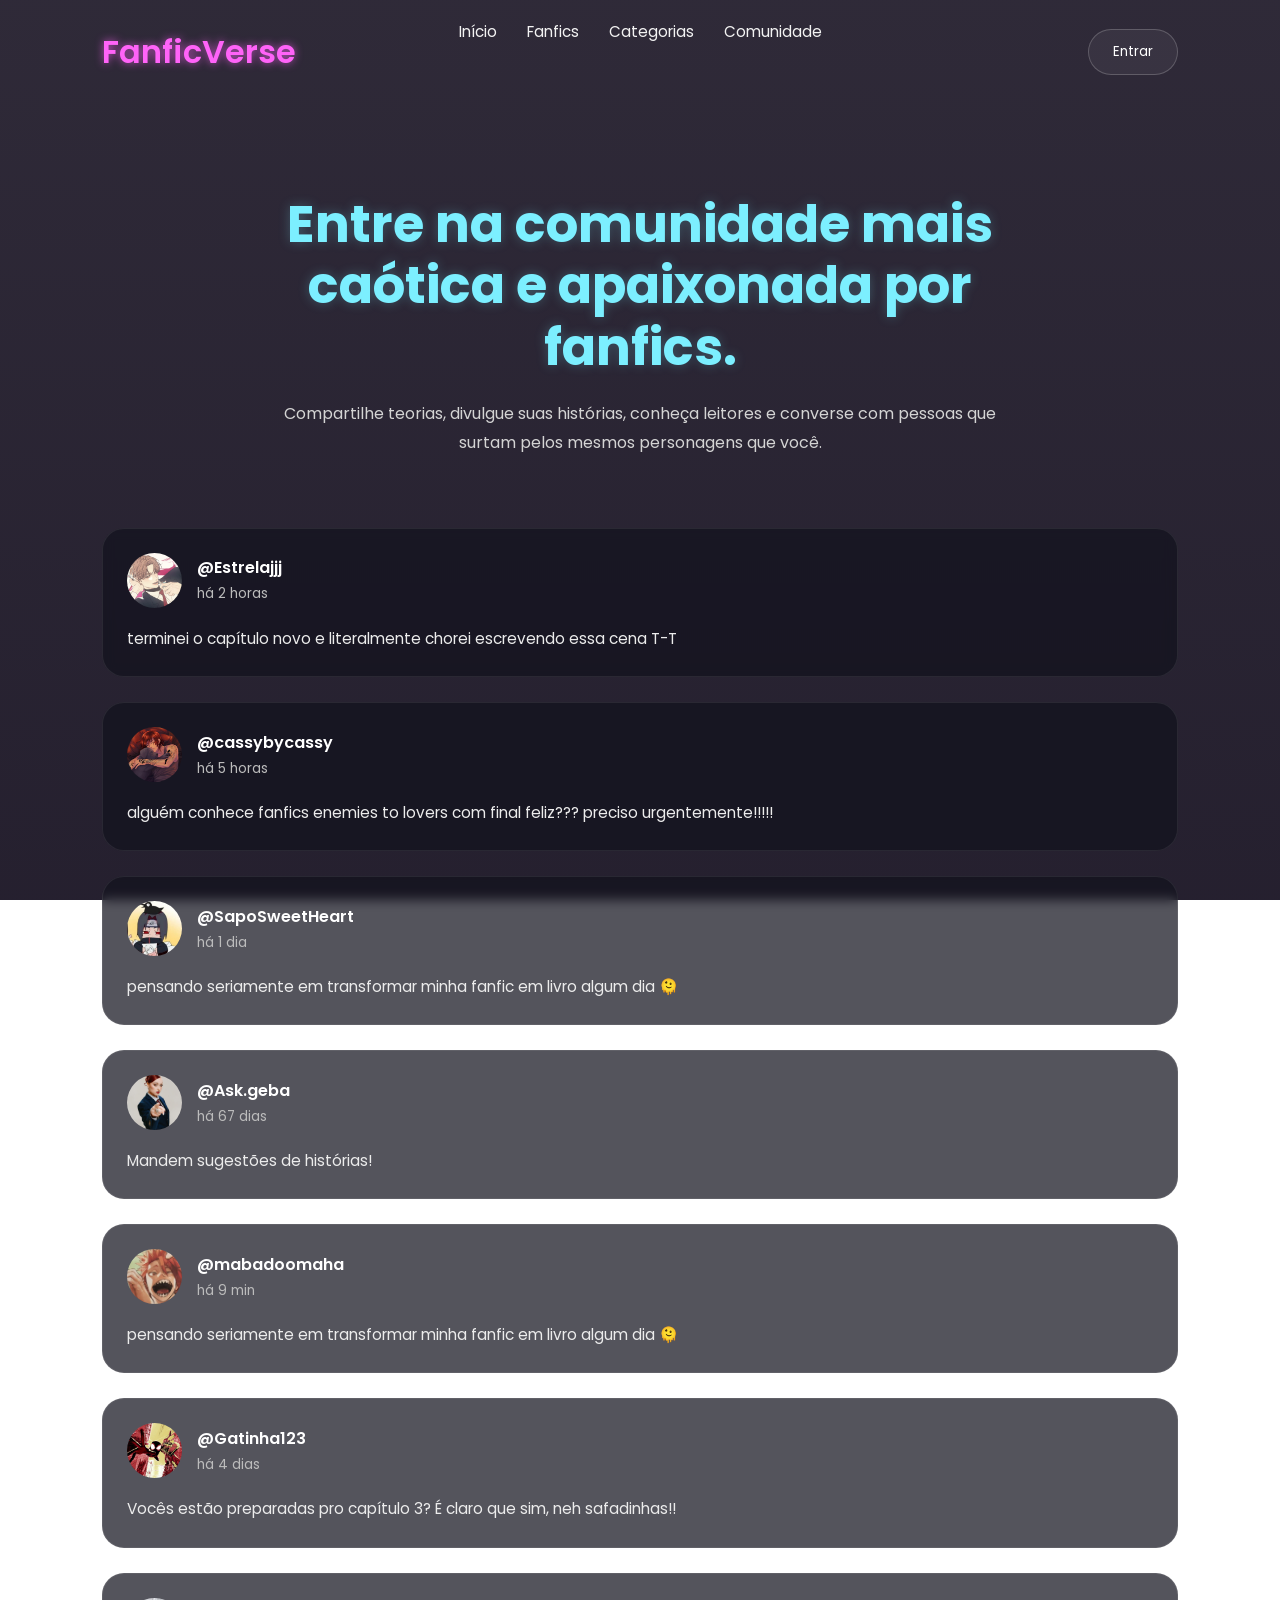
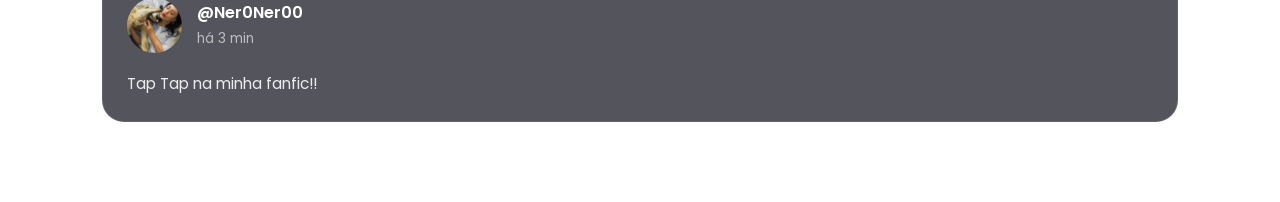
==== comunidade.html @ b2f05800 "Primeiro Commit" ====
<!DOCTYPE html>
<html lang="pt-br">
<head>
  <meta charset="UTF-8">
  <meta name="viewport" content="width=device-width, initial-scale=1.0">

  <title>Comunidade | FanficVerse</title>

  <link rel="stylesheet" href="comunidade.css">

  <link rel="preconnect" href="https://fonts.googleapis.com">
  <link rel="preconnect" href="https://fonts.gstatic.com" crossorigin>

  <link href="https://fonts.googleapis.com/css2?family=Poppins:wght@300;400;500;600;700&display=swap" rel="stylesheet">
</head>

<body>


  <div class="stars"></div>

  <header>
    <h1 class="logo">FanficVerse</h1>

    <nav>
  <a href="index.html">Início</a>
  <a href="fanfics.html">Fanfics</a>
  <a href="categorias.html">Categorias</a>
  <a href="comunidade.html">Comunidade</a>
</nav>

    <button class="login">Entrar</button>
  </header>

  <main>


  <section class="hero">

    <div class="hero-text">

      <h2>
        Entre na comunidade mais caótica e apaixonada por fanfics.
      </h2>

      <p>
        Compartilhe teorias, divulgue suas histórias, conheça leitores e converse com pessoas que surtam pelos mesmos personagens que você.
      </p>

      

    </div>

  </section>


  <section class="posts-section">

    <div class="post">

      <div class="profile">

       <img src="fotos.img/dohwa.jpg" alt="">
        <div>
          <h3>@Estrelajjj</h3>
          <span>há 2 horas</span>
        </div>

      </div>

      <p>
        terminei o capítulo novo e literalmente chorei escrevendo essa cena T-T
      </p>

    </div>

    <div class="post">

      <div class="profile">
      
        <img src="fotos.img/cassy.jpg" alt="">

        <div>
          <h3>@cassybycassy</h3>
          <span>há 5 horas</span>
        </div>

      </div>

      <p>
        alguém conhece fanfics enemies to lovers com final feliz??? preciso urgentemente!!!!!
      </p>

    </div>

    <div class="post">

      <div class="profile">

        <img src="fotos.img/sapo.jpg" alt="">

        <div>
          <h3>@SapoSweetHeart

          </h3>
          <span>há 1 dia</span>
        </div>

      </div>

      <p>
        pensando seriamente em transformar minha fanfic em livro algum dia 🫠
      </p>

    </div>
    
    
    <div class="post">

      <div class="profile">

        <img src="fotos.img/geba.jpg" alt="">

        <div>
          <h3>@Ask.geba</h3>
          <span>há 67 dias</span>
        </div>

      </div>

      <p>
        Mandem sugestões de histórias! 
      </p>

    </div>
    <div class="post">

      <div class="profile">

        <img src="fotos.img/kiri.png" alt="">

        <div>
          <h3>@mabadoomaha</h3>
          <span>há 9 min</span>
        </div>

      </div>

      <p>
        pensando seriamente em transformar minha fanfic em livro algum dia 🫠
      </p>

    </div>

    <div class="post">

      <div class="profile">

        <img src="fotos.img/miles.jpg" alt="">

        <div>
          <h3>@Gatinha123</h3>
          <span>há 4 dias</span>
        </div>

      </div>

      <p>
        Vocês estão preparadas pro capítulo 3? É claro que sim, neh safadinhas!!
      </p>

    </div>

    <div class="post">

      <div class="profile">

        <img src="fotos.img/true.jpg" alt="">

        <div>
          <h3>@Ner0Ner00</h3>
          <span>há 3 min</span>
        </div>

      </div>

      <p> Tap Tap na minha fanfic!!
      </p>

    </div>

    

  </section>


</body>
</html>
---- comunidade.css ----
*{
  margin: 0;
  padding: 0;
  box-sizing: border-box;
  font-family: "Poppins", sans-serif;
}

body{
  background-image:
  linear-gradient(rgba(7,1,18,0.84), rgba(7,1,18,0.88)),
  url("https://i.pinimg.com/736x/9c/72/84/9c72845e3f187b7ce7dda099f761b9f6.jpg");

  background-size: cover;
  background-position: center;
  background-attachment: fixed;

  color: white;

  overflow-x: hidden;
}


.stars{
  position: fixed;
  inset: 0;

  background: url("https://i.imgur.com/YKY28eT.png");

  opacity: 0.15;

  z-index: -1;

  animation: starsMove 90s linear infinite;
}

@keyframes starsMove{

  from{
    transform: translateY(0);
  }

  to{
    transform: translateY(-700px);
  }

}


header{
  width: 100%;

  padding: 28px 8%;

  display: flex;
  align-items: center;
  justify-content: space-between;
}

.logo{
  font-size: 2rem;
  font-weight: 600;

  color: #ff63f8;

  text-shadow:
  0 0 8px rgba(255, 99, 248, 0.7);
}

nav {
  display: flex;
  justify-content: center; 
  gap: 30px;
  position: fixed; 
  top: 0;
  left: 0;
  width: 100%; 
  padding: 20px 0; 
  z-index: 1000; 
}

nav a{
  text-decoration: none;
  color: #f3f3f3;
  font-size: 0.95rem;
  transition: 0.25s ease;
  position: relative;
}

nav a:hover,
.active{
  color: #ff77f9;
}

.active::after{
  content: "";

  width: 100%;
  height: 2px;

  background: #ff77f9;

  position: absolute;

  left: 0;
  bottom: -6px;
}


.hero{
  width: 100%;

  padding: 90px 8% 50px;

  display: flex;
  justify-content: center;
}

.hero-text{
  max-width: 750px;

  text-align: center;
}

.hero-text h2{
  font-size: 3.2rem;

  line-height: 1.2;

  color: #7cefff;

  text-shadow:
  0 0 12px rgba(124,239,255,0.25);
}

.hero-text p{
  margin-top: 22px;

  color: #d4d4d4;

  line-height: 1.8;

  font-size: 1rem;
}

.hero-text button{
  margin-top: 35px;

  padding: 14px 32px;

  border: none;
  border-radius: 40px;

  background: #ff77f9;

  color: white;

  font-size: 0.95rem;
  font-weight: 500;

  cursor: pointer;

  transition: 0.3s ease;
}

.hero-text button:hover{
  background: #ff4df8;

  transform: translateY(-2px);
}


.posts-section{
  width: 100%;

  padding: 20px 8% 80px;

  display: flex;
  flex-direction: column;
  gap: 25px;
}

.post{
  background: rgba(18,18,30,0.72);

  border: 1px solid rgba(255,255,255,0.08);

  border-radius: 22px;

  padding: 24px;

  backdrop-filter: blur(6px);

  transition: 0.3s ease;
}

.post:hover{
  transform: translateY(-4px);

  box-shadow:
  0 10px 25px rgba(0,0,0,0.28);
}

.profile{
  display: flex;
  align-items: center;

  gap: 15px;

  margin-bottom: 18px;
}

.profile img{
  width: 55px;
  height: 55px;

  border-radius: 50%;

  object-fit: cover;
}

.profile h3{
  font-size: 1rem;
  font-weight: 600;
}

.profile span{
  color: #bcbcbc;

  font-size: 0.85rem;
}

.post p{
  color: #ececec;

  line-height: 1.7;

  font-size: 0.96rem;
}


@media(max-width: 768px){

  header{
    flex-direction: column;
    gap: 20px;
  }

  nav{
    flex-wrap: wrap;
    justify-content: center;
  }

  .hero-text h2{
    font-size: 2.3rem;
  }

}
.hero2{
  width: 100%;
  padding: 8px 8% 20px;
  display: flex;
  justify-content: flex-end;
}

.hero2-text button{
  margin-top: 35px;
  margin-left: auto; 
  display: block;   

  padding: 14px 32px;
  border: none;
  border-radius: 40px;
  background: #ff77f9;
  color: white;
  font-size: 0.95rem;
  font-weight: 500;
  cursor: pointer;
  transition: 0.3s ease;
}
.hero2-text button:hover{
  background: #ff4df8;

  transform: translateY(-2px);
}


.login{
  padding: 12px 24px;

  border: 1px solid rgba(255,255,255,0.2);
  border-radius: 40px;

  background: rgba(255,255,255,0.05);

  color: white;

  cursor: pointer;

  transition: 0.3s ease;
}

.login:hover{
  background: #ff63f8;
  border-color: #ff63f8;

  box-shadow:
  0 0 20px rgba(255,99,248,0.4);
}
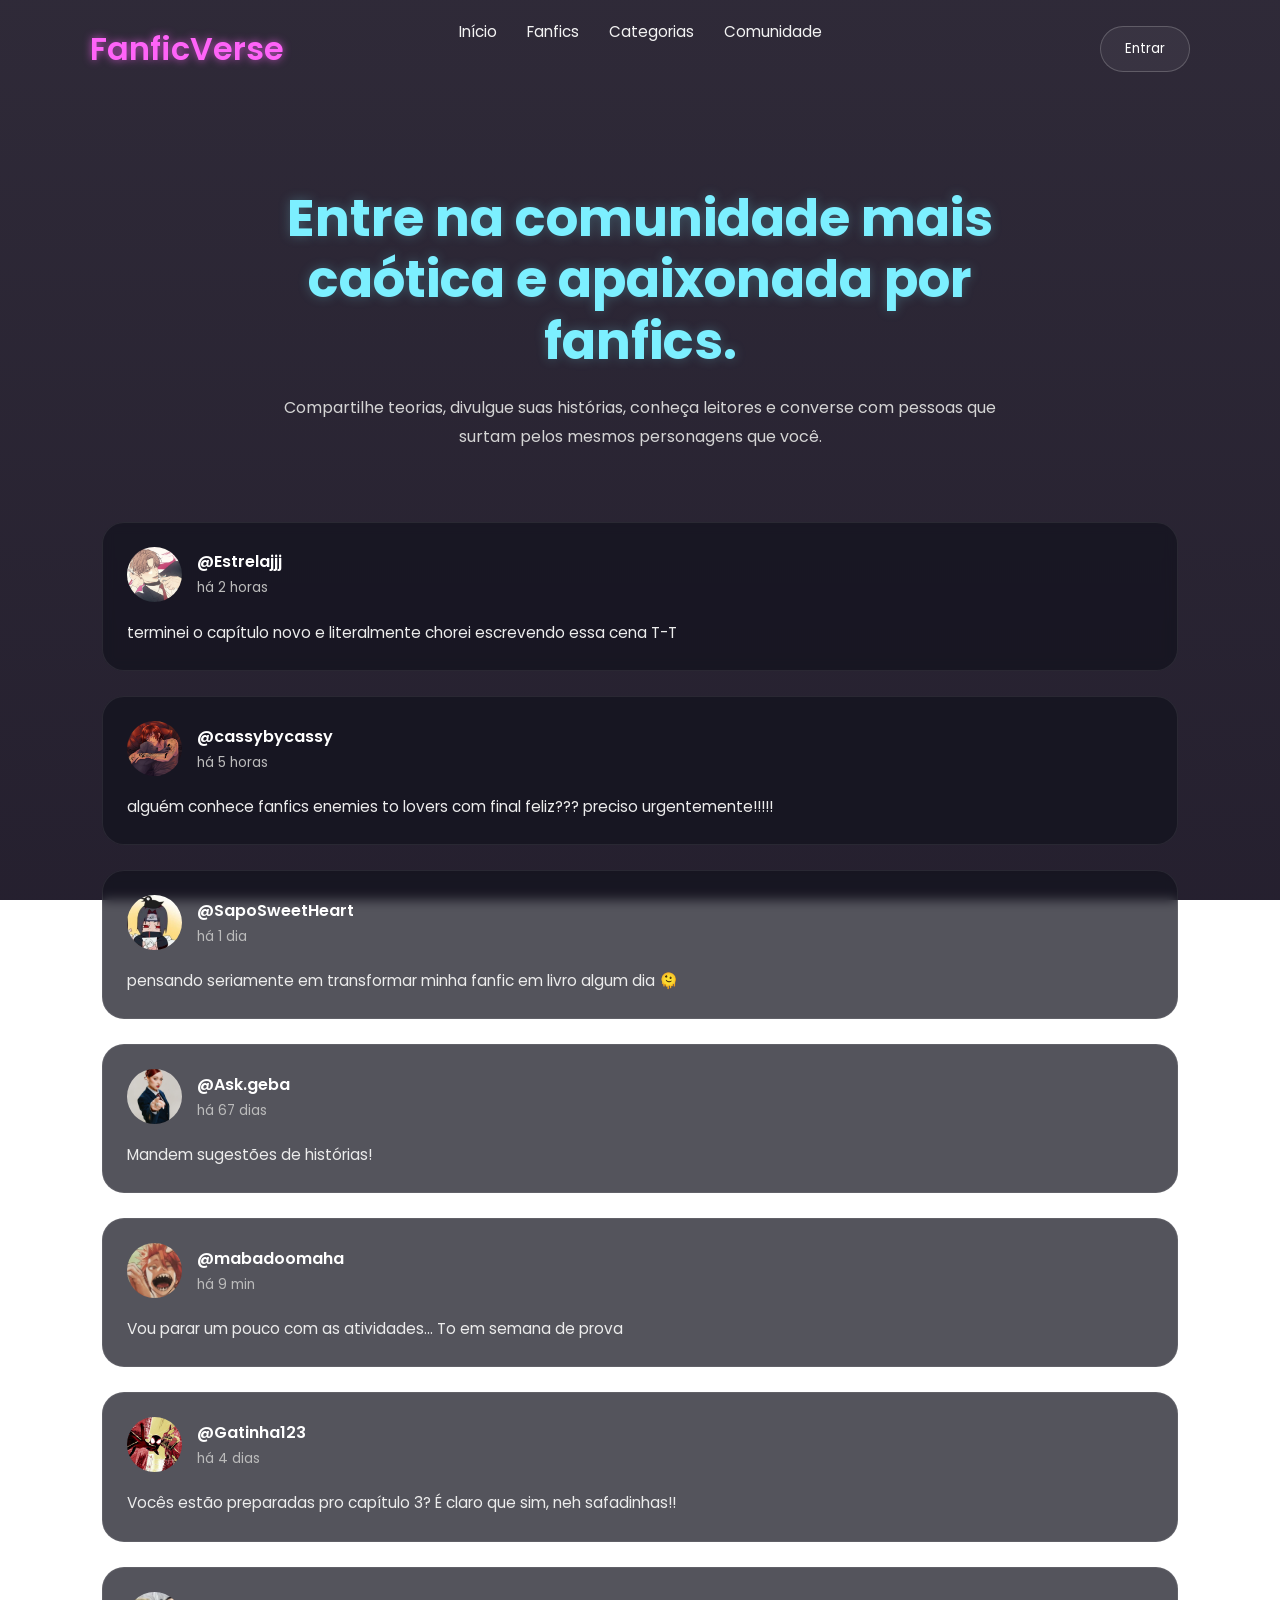
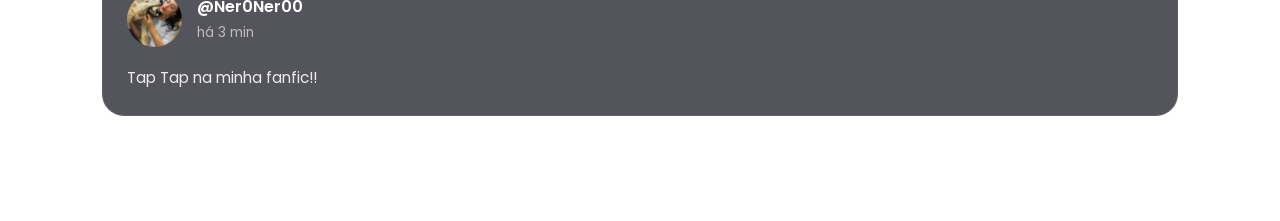
==== commit 63e0f69e: "Projeto Final" ====
--- a/comunidade.html
+++ b/comunidade.html
@@ -147,7 +147,7 @@
       </div>
 
       <p>
-        pensando seriamente em transformar minha fanfic em livro algum dia 🫠
+        Vou parar um pouco com as atividades... To em semana de prova
       </p>
 
     </div>
@@ -192,7 +192,11 @@
     
 
   </section>
-
+  
+<div class="ver">
+  <p>ver mais...</p>
+</div>
+  
 
 </body>
 </html>
--- a/comunidade.css
+++ b/comunidade.css
@@ -48,8 +48,7 @@
 
 header{
   width: 100%;
-
-  padding: 28px 8%;
+  padding: 25px 7%;
 
   display: flex;
   align-items: center;
@@ -65,7 +64,6 @@
   text-shadow:
   0 0 8px rgba(255, 99, 248, 0.7);
 }
-
 nav {
   display: flex;
   justify-content: center; 
@@ -306,3 +304,8 @@
   box-shadow:
   0 0 20px rgba(255,99,248,0.4);
 }
+
+.ver{
+    display: flex;
+    justify-content: center;
+}
